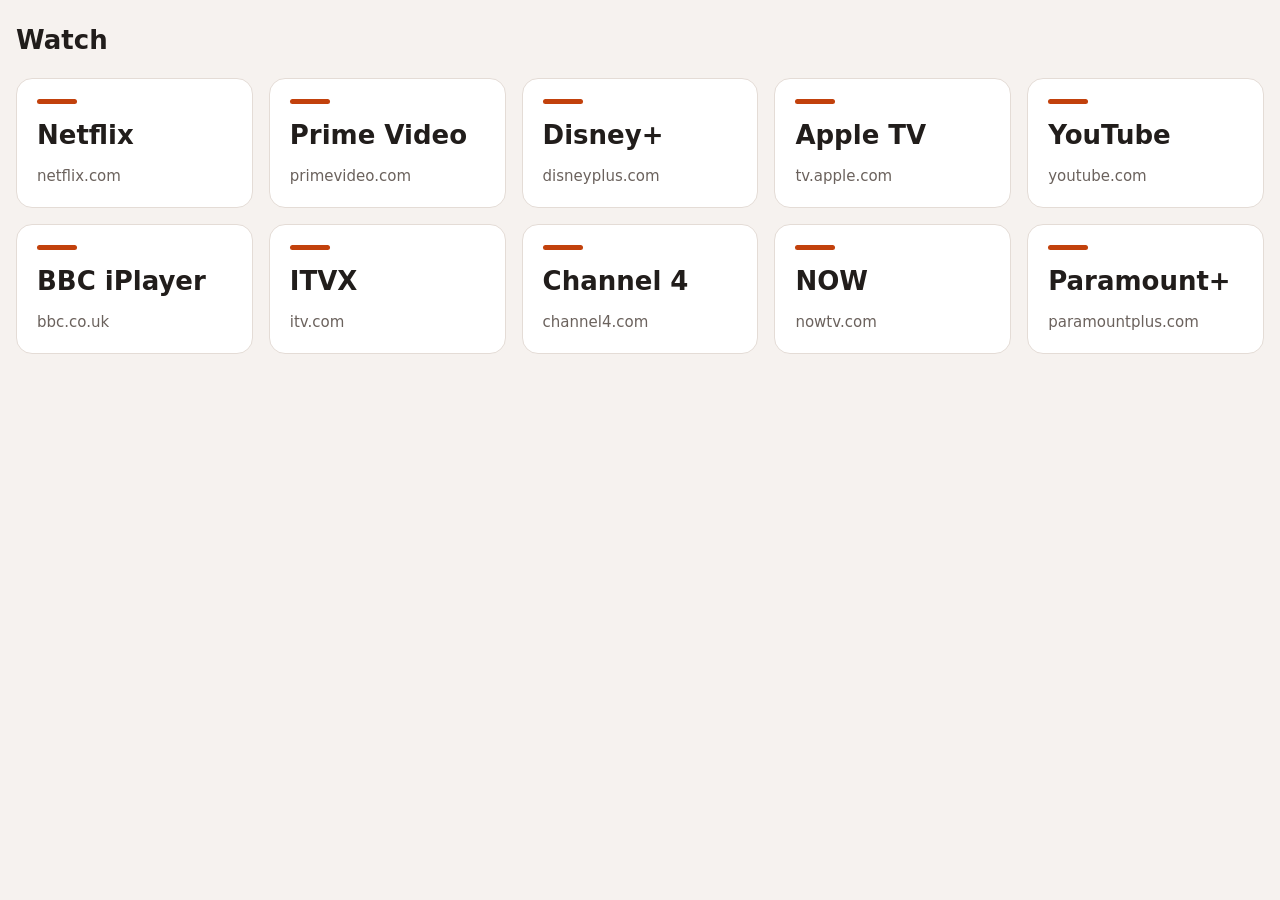
==== car/index.html @ 15a99d23 "Add car streaming launcher page at /car/ Co-Authored-By: Claude Opus 5.5 <noreply@anthropic.com>" ====
<!doctype html>
<html lang="en">
<head>
<meta charset="utf-8">
<meta name="viewport" content="width=device-width, initial-scale=1">
<meta name="robots" content="noindex">
<title>Car Streaming</title>
<style>
  /* Launcher for the Tesla browser: one bookmark, big tap targets. Self-contained so it loads fast in the car. */
  :root { --bg: #f6f2ef; --tile: #ffffff; --ink: #211d1b; --muted: #6b625d; --edge: #e4dcd6; --accent: #c2410c; }
  @media (prefers-color-scheme: dark) {
    :root:not([data-theme="light"]) { --bg: #161312; --tile: #241f1d; --ink: #f4eeea; --muted: #a89d97; --edge: #352e2b; --accent: #fb923c; }
  }
  :root[data-theme="dark"] { --bg: #161312; --tile: #241f1d; --ink: #f4eeea; --muted: #a89d97; --edge: #352e2b; --accent: #fb923c; }
  * { box-sizing: border-box; }
  body { margin: 0; background: var(--bg); color: var(--ink); font: 18px/1.3 system-ui, -apple-system, "Segoe UI", sans-serif; }
  main { max-width: 1400px; margin: 0 auto; padding: 24px 16px 40px; }
  h1 { margin: 0 0 20px; font-size: 26px; font-weight: 650; }
  .grid { display: grid; grid-template-columns: repeat(auto-fill, minmax(200px, 1fr)); gap: 16px; }
  a.tile { display: flex; flex-direction: column; justify-content: space-between; min-height: 130px; padding: 20px;
           background: var(--tile); border: 1px solid var(--edge); border-radius: 16px; color: inherit; text-decoration: none; }
  a.tile:active { transform: scale(.98); border-color: var(--accent); }
  .name { font-size: 26px; font-weight: 700; }
  .site { color: var(--muted); font-size: 15px; }
  .bar { width: 40px; height: 5px; border-radius: 3px; background: var(--accent); }
</style>
</head>
<body>
<main>
  <h1>Watch</h1>
  <div class="grid" id="grid"></div>
</main>
<script>
  // Edit this list to add or remove services.
  var SERVICES = [
    ['Netflix', 'https://www.netflix.com/'],
    ['Prime Video', 'https://www.primevideo.com/'],
    ['Disney+', 'https://www.disneyplus.com/'],
    ['Apple TV', 'https://tv.apple.com/'],
    ['YouTube', 'https://www.youtube.com/'],
    ['BBC iPlayer', 'https://www.bbc.co.uk/iplayer'],
    ['ITVX', 'https://www.itv.com/'],
    ['Channel 4', 'https://www.channel4.com/'],
    ['NOW', 'https://www.nowtv.com/watch/home'],
    ['Paramount+', 'https://www.paramountplus.com/gb/']
  ];
  document.getElementById('grid').innerHTML = SERVICES.map(function (s) {
    var host = s[1].replace(/^https:\/\/(www\.)?/, '').replace(/\/.*$/, '');
    return '<a class="tile" href="' + s[1] + '"><span class="bar"></span><span class="name">' + s[0] + '</span><span class="site">' + host + '</span></a>';
  }).join('');
</script>
</body>
</html>
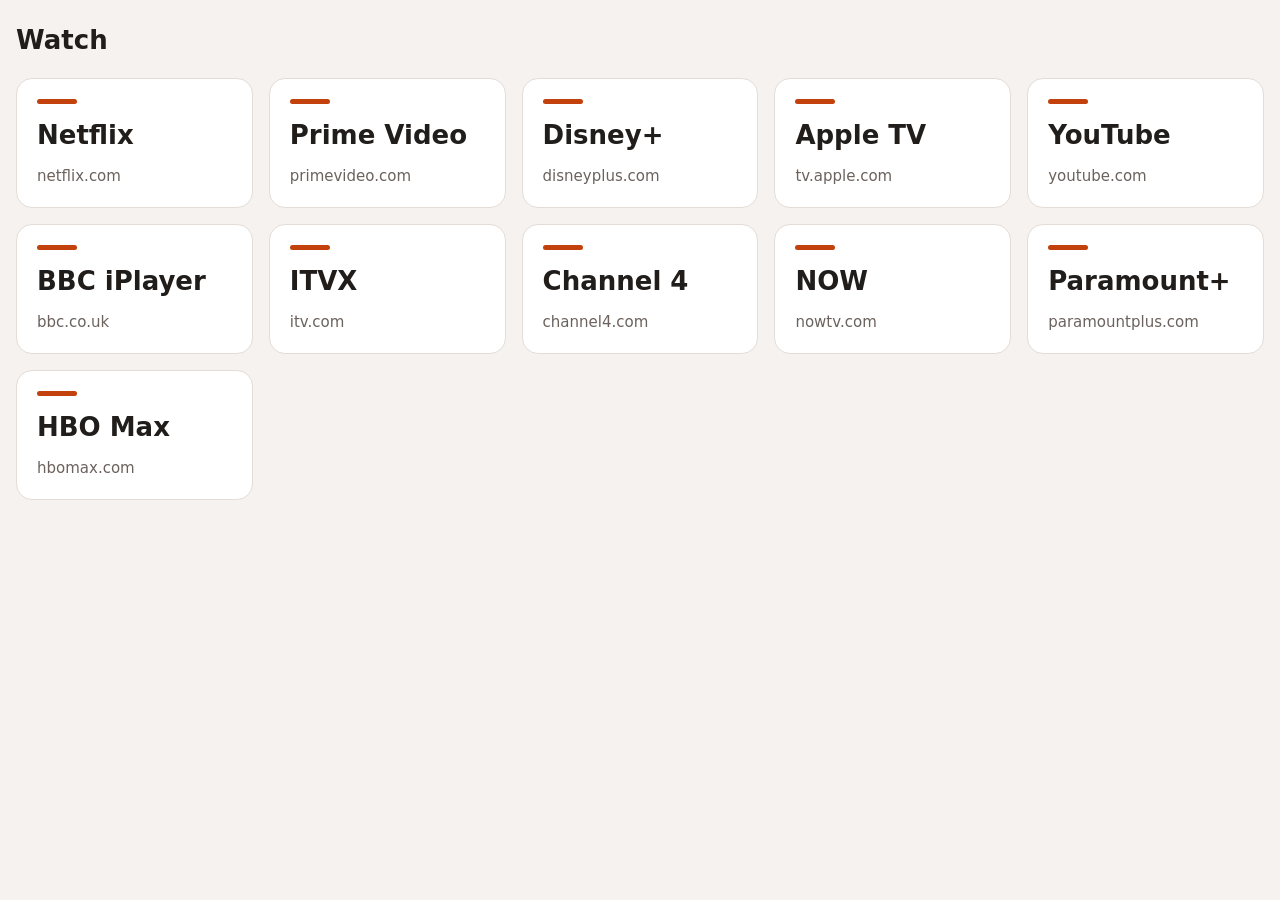
==== commit b98a6b87: "Car launcher: add HBO Max Co-Authored-By: Claude Opus 5.5 <noreply@anthropic.com>" ====
--- a/car/index.html
+++ b/car/index.html
@@ -42,7 +42,8 @@
     ['ITVX', 'https://www.itv.com/'],
     ['Channel 4', 'https://www.channel4.com/'],
     ['NOW', 'https://www.nowtv.com/watch/home'],
-    ['Paramount+', 'https://www.paramountplus.com/gb/']
+    ['Paramount+', 'https://www.paramountplus.com/gb/'],
+    ['HBO Max', 'https://www.hbomax.com/']
   ];
   document.getElementById('grid').innerHTML = SERVICES.map(function (s) {
     var host = s[1].replace(/^https:\/\/(www\.)?/, '').replace(/\/.*$/, '');
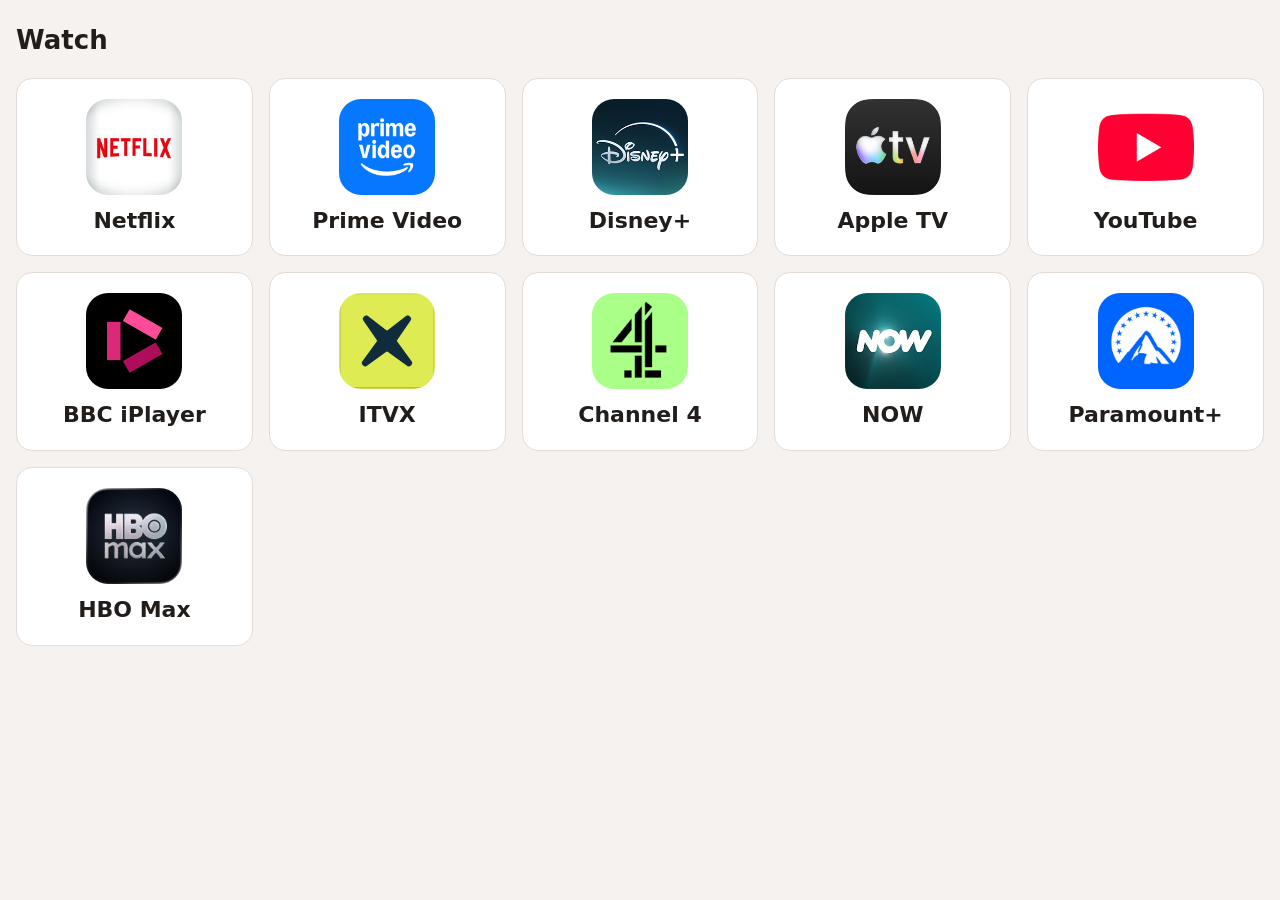
==== commit 50964b6b: "Car launcher: service logos Co-Authored-By: Claude Opus 5.5 <noreply@anthropic.com>" ====
--- a/car/index.html
+++ b/car/index.html
@@ -17,12 +17,11 @@
   main { max-width: 1400px; margin: 0 auto; padding: 24px 16px 40px; }
   h1 { margin: 0 0 20px; font-size: 26px; font-weight: 650; }
   .grid { display: grid; grid-template-columns: repeat(auto-fill, minmax(200px, 1fr)); gap: 16px; }
-  a.tile { display: flex; flex-direction: column; justify-content: space-between; min-height: 130px; padding: 20px;
+  a.tile { display: flex; flex-direction: column; align-items: center; justify-content: center; gap: 12px; min-height: 170px; padding: 20px;
            background: var(--tile); border: 1px solid var(--edge); border-radius: 16px; color: inherit; text-decoration: none; }
   a.tile:active { transform: scale(.98); border-color: var(--accent); }
-  .name { font-size: 26px; font-weight: 700; }
-  .site { color: var(--muted); font-size: 15px; }
-  .bar { width: 40px; height: 5px; border-radius: 3px; background: var(--accent); }
+  .logo { width: 96px; height: 96px; border-radius: 22px; object-fit: cover; display: block; }
+  .name { font-size: 22px; font-weight: 650; text-align: center; }
 </style>
 </head>
 <body>
@@ -31,23 +30,22 @@
   <div class="grid" id="grid"></div>
 </main>
 <script>
-  // Edit this list to add or remove services.
+  // Edit this list to add or remove services: name, link, logo file in img/.
   var SERVICES = [
-    ['Netflix', 'https://www.netflix.com/'],
-    ['Prime Video', 'https://www.primevideo.com/'],
-    ['Disney+', 'https://www.disneyplus.com/'],
-    ['Apple TV', 'https://tv.apple.com/'],
-    ['YouTube', 'https://www.youtube.com/'],
-    ['BBC iPlayer', 'https://www.bbc.co.uk/iplayer'],
-    ['ITVX', 'https://www.itv.com/'],
-    ['Channel 4', 'https://www.channel4.com/'],
-    ['NOW', 'https://www.nowtv.com/watch/home'],
-    ['Paramount+', 'https://www.paramountplus.com/gb/'],
-    ['HBO Max', 'https://www.hbomax.com/']
+    ['Netflix', 'https://www.netflix.com/', 'netflix.jpg'],
+    ['Prime Video', 'https://www.primevideo.com/', 'primevideo.png'],
+    ['Disney+', 'https://www.disneyplus.com/', 'disneyplus.png'],
+    ['Apple TV', 'https://tv.apple.com/', 'appletv.png'],
+    ['YouTube', 'https://www.youtube.com/', 'youtube.png'],
+    ['BBC iPlayer', 'https://www.bbc.co.uk/iplayer', 'iplayer.png'],
+    ['ITVX', 'https://www.itv.com/', 'itv.png'],
+    ['Channel 4', 'https://www.channel4.com/', 'channel4.png'],
+    ['NOW', 'https://www.nowtv.com/watch/home', 'nowtv.png'],
+    ['Paramount+', 'https://www.paramountplus.com/gb/', 'paramountplus.jpg'],
+    ['HBO Max', 'https://www.hbomax.com/', 'hbomax.jpg']
   ];
   document.getElementById('grid').innerHTML = SERVICES.map(function (s) {
-    var host = s[1].replace(/^https:\/\/(www\.)?/, '').replace(/\/.*$/, '');
-    return '<a class="tile" href="' + s[1] + '"><span class="bar"></span><span class="name">' + s[0] + '</span><span class="site">' + host + '</span></a>';
+    return '<a class="tile" href="' + s[1] + '"><img class="logo" src="img/' + s[2] + '" alt=""><span class="name">' + s[0] + '</span></a>';
   }).join('');
 </script>
 </body>
